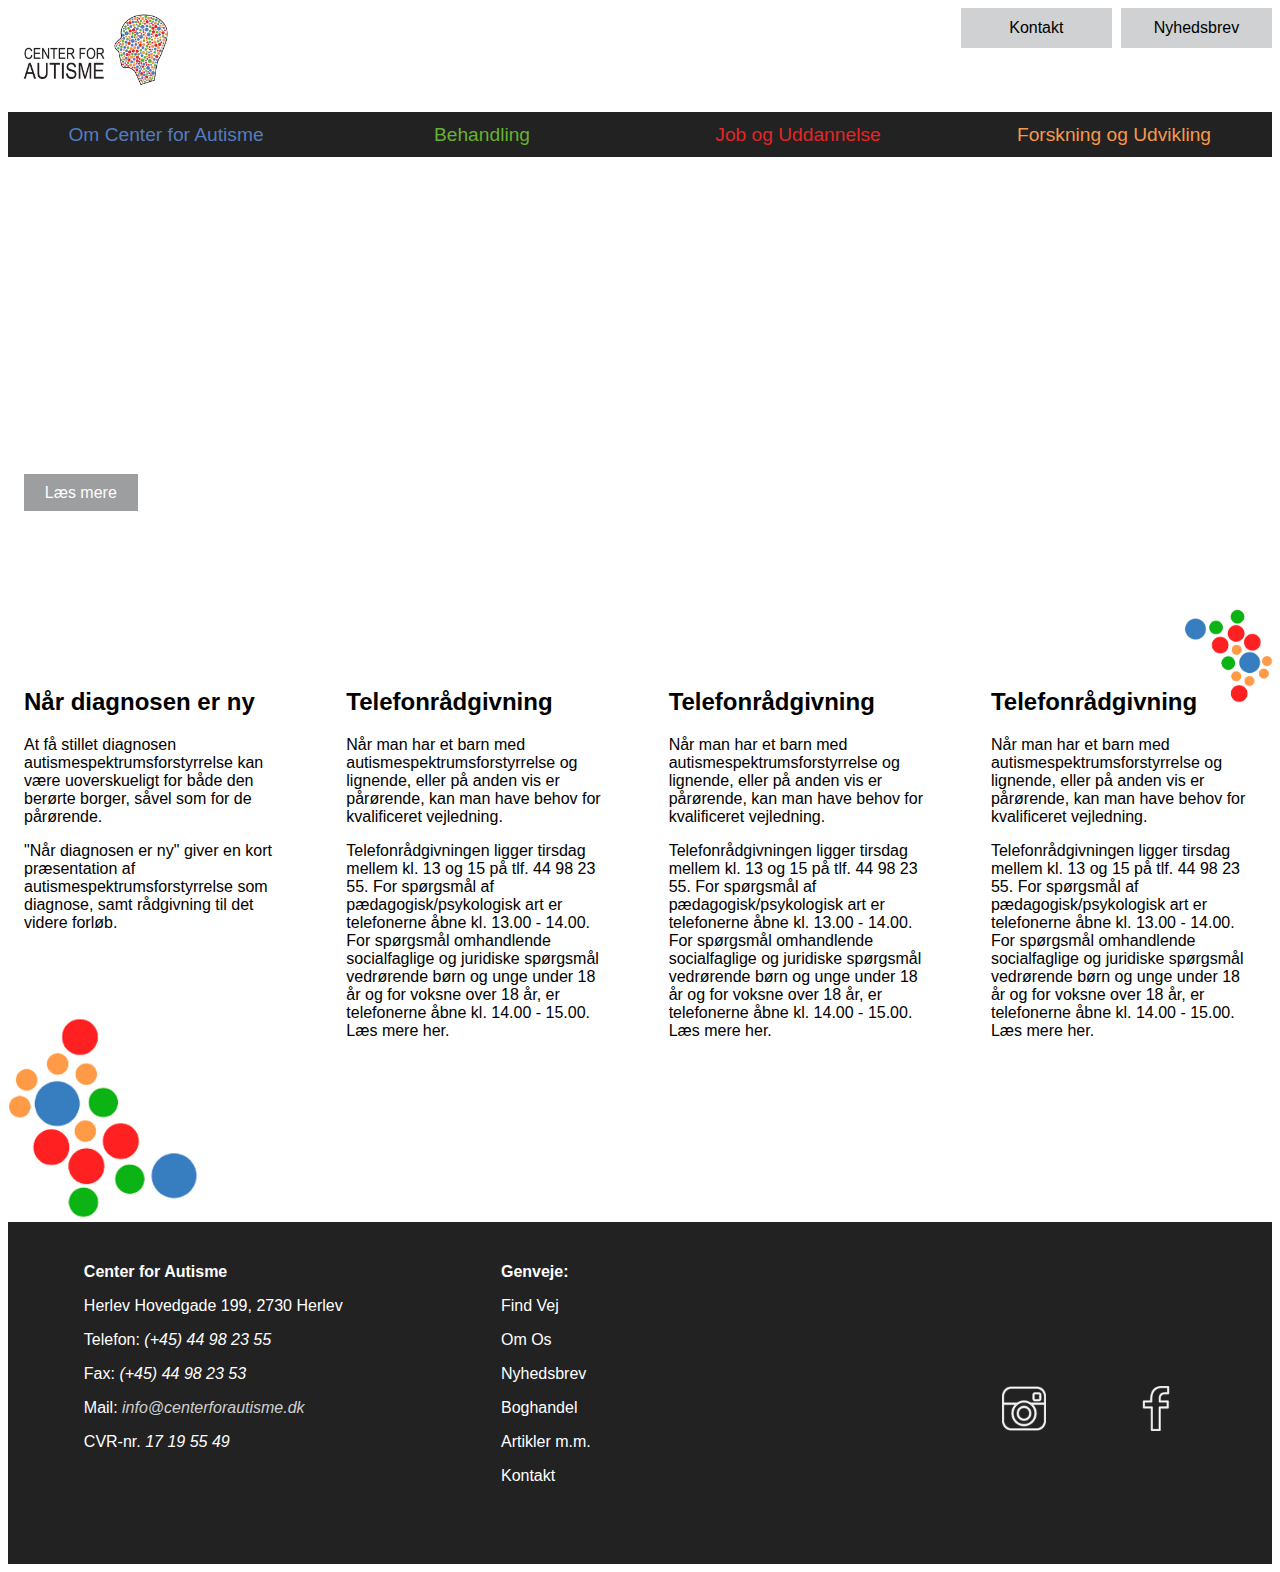
==== index.html @ 8372e260 "Setup of website" ====
<!doctype html>
<html lang="DA">
	<head>
		<meta charset="utf-8">
		<meta name="robots" content="noindex, nofollow">
		<meta name="viewport" content="width=device-width, initial-scale=1">
		<title>Center for Autisme</title>
		<link rel="stylesheet" href="css/main.css">
	</head>

	<body>
		<div id="wrapper">
			<header>
				<section id="burger">
					<img src="img/burger.png" alt="Mobil Menu">
				</section>
				<section id="top">
					<a href="index.html"><img src="img/CenterForAutisme_logo.png" alt="Center for Autisme"></a>
					<ul>
						<li><a href="kontakt.html">Kontakt</a></li>
						<li><a href="nyhed.html">Nyhedsbrev</a></li>
					</ul>
				</section>
				<nav>
					<ul>
						<li><a id="nav1" href="#">Om Center for Autisme</a></li>
						<li><a id="nav2" href="#">Behandling</a></li>
						<li><a id="nav3" href="#">Job og Uddannelse</a></li>
						<li><a id="nav4" href="#">Forskning og Udvikling</a></li>
					</ul>
				</nav>
			</header>
			
			<main>
<!-- Front -->
				<section id="container">
					<article id="front">
						<h2>Når diagnosen er ny</h2>
						<p>At få stillet diagnosen autismespektrumsforstyrrelse kan være uoverskueligt for både den berørte borger, såvel som for de pårørende.</p>
						<a href="#" class="btn">Læs mere</a>
					</article>
				</section>
				
				<section class="b1">
					<img src="img/farvedecirkler2.png" alt="test">
				</section>
				
<!-- Text Section -->
				<section class="text1">
					<article>
						<h2>Når diagnosen er ny</h2>
						<p>At få stillet diagnosen autismespektrumsforstyrrelse kan være uoverskueligt for både den berørte borger, såvel som for de pårørende.</p>
						<p>"Når diagnosen er ny" giver en kort præsentation af autismespektrumsforstyrrelse som diagnose, samt rådgivning til det videre forløb.</p>
					</article>
					<article>
						<h2>Telefonrådgivning</h2>
						<p>Når man har et barn med autismespektrumsforstyrrelse og lignende, eller på anden vis er pårørende, kan man have behov for kvalificeret vejledning.</p>
						<p>Telefonrådgivningen ligger tirsdag mellem kl. 13 og 15 på tlf. 44 98 23 55. For spørgsmål af pædagogisk/psykologisk art er telefonerne åbne kl. 13.00 - 14.00. For spørgsmål omhandlende socialfaglige og juridiske spørgsmål vedrørende børn og unge under 18 år og for voksne over 18 år, er telefonerne åbne kl. 14.00 - 15.00. Læs mere her.</p>
					</article>
					<article>
						<h2>Telefonrådgivning</h2>
						<p>Når man har et barn med autismespektrumsforstyrrelse og lignende, eller på anden vis er pårørende, kan man have behov for kvalificeret vejledning.</p>
						<p>Telefonrådgivningen ligger tirsdag mellem kl. 13 og 15 på tlf. 44 98 23 55. For spørgsmål af pædagogisk/psykologisk art er telefonerne åbne kl. 13.00 - 14.00. For spørgsmål omhandlende socialfaglige og juridiske spørgsmål vedrørende børn og unge under 18 år og for voksne over 18 år, er telefonerne åbne kl. 14.00 - 15.00. Læs mere her.</p>
					</article>
					<article>
						<h2>Telefonrådgivning</h2>
						<p>Når man har et barn med autismespektrumsforstyrrelse og lignende, eller på anden vis er pårørende, kan man have behov for kvalificeret vejledning.</p>
						<p>Telefonrådgivningen ligger tirsdag mellem kl. 13 og 15 på tlf. 44 98 23 55. For spørgsmål af pædagogisk/psykologisk art er telefonerne åbne kl. 13.00 - 14.00. For spørgsmål omhandlende socialfaglige og juridiske spørgsmål vedrørende børn og unge under 18 år og for voksne over 18 år, er telefonerne åbne kl. 14.00 - 15.00. Læs mere her.</p>
					</article>
				</section>
				
				<section class="b2">
					<img src="img/farvedecirkler2.png" alt="test">
				</section>
				
<!-- Footer -->
				<footer>
					<article id="footbox">
						<section>
							<p><strong>Center for Autisme</strong></p>
							<p>Herlev Hovedgade 199, 2730 Herlev</p>
							<p>Telefon: <em>(+45) 44 98 23 55</em></p>
							<p>Fax: <em>(+45) 44 98 23 53</em></p>
							<p class="mail">Mail: <a href="#"><em>info@centerforautisme.dk</em></a></p>
							<p>CVR-nr. <em>17 19 55 49</em></p>
						</section>
						<section>
							<p><strong>Genveje:</strong></p>
							<p>Find Vej</p>
							<p>Om Os</p>
							<p>Nyhedsbrev</p>
							<p>Boghandel</p>
							<p>Artikler m.m.</p>
							<p>Kontakt</p>
						</section>
					</article>
					<article>
						<a href="#"><img src="img/some3.png" alt="Social Media Link"></a>
						<a href="#"><img src="img/some4.png" alt="Social Media Link"></a>
					</article>
				</footer>
			</main>
			
		</div>
		<script
  src="https://code.jquery.com/jquery-3.4.1.min.js"
  integrity="sha256-CSXorXvZcTkaix6Yvo6HppcZGetbYMGWSFlBw8HfCJo="
  crossorigin="anonymous"></script>
		<script src="js/main.js"></script>
	</body>
</html>
---- css/main.css ----
@charset "utf-8";
/* CSS Document */

/* CSS Variables */
:root {
	--white: #fff;
	--light: #CFD1D2;
	--dark: #9C9E9F;
	--black: #000;
	--blue: #547DBD;
	--red: #E32626;
	--green: #66B230;
	--orange: #F5994A;
	--shadow: 0 1px 5px rgba(104, 104, 104, 0.8);
	}

html {
	font-family: Arial, "sans-serif";
}

li a {
	text-decoration: none;
	cursor: pointer;
}

.btn {
  background: var(--dark);
  color: var(--white);
  padding: 0.6rem 1.3rem;
  text-decoration: none;
  border: 0;
}

.btn:hover {
	background-color: red;
}

.b1 {
	text-align: right;
}

.b1 img {
	width: 7%;
	transform: rotate(180deg);
	margin-bottom: -5%;
}

.b2 {
	text-align: left;
}

.b2 img {
	width: 15%;
	margin-top: -5%;
}

/* ----- MOBIL ----- */

/* Burger Menu */
#burger {
	z-index: 5;
	text-align: right;
	position: absolute;
	top: 2vh;
	right: 0;
	padding: 3%;
	cursor: pointer;
}
#burger img {
	width: 10vw;
	height: auto;
}

/* Top */
#top {
	display: grid;
	grid-template-columns: 1fr 2fr;
	margin-bottom: 2vh;
}

#top img {
	width: 100%;
	height: auto;
	margin-left: 0;
}

#top ul {
	display: none;
	grid-template-columns: 1fr 1fr;
	list-style: none;
	background-color: var(--light);
	padding: 0;
	margin: 0 0 20%;
}

#top li a {
	text-decoration: none;
	color: var(--black);
	display: block;
	text-align: left;
	padding: 0.7rem 0;
	border-left: 1vh solid white;
}

#top li a:hover {
	background-color: var(--dark);
	color: var(--white);
}

/*#top li a.active {
	color: var(--dark);
	background-color: var(--sand);
	text-decoration: underline;
}

#top li a.active:hover {
	text-decoration: underline;
}*/

/* Navigation */
nav ul {
	display: none;
	grid-template-columns: 1fr;
	list-style-type: none;
	background-color: #222222;
	font-size: 1.2rem;
	padding: 0;
	margin: 0;
}

nav li {
	border-bottom: 1px solid black;
}

nav li a {
	text-decoration: none;
	color: var(--black);
	display: block;
	text-align: center;
	padding: 0.7rem 0;
}

/*nav li a:hover {
	color: var(--black);
}*/

#nav1 {
	color: var(--blue);
}

#nav2 {
	color: var(--green);
}

#nav3 {
	color: var(--red);
}

#nav4 {
	color: var(--orange);
}

#nav1:hover {
	color: var(--white);
	background-color: var(--blue);
}

#nav2:hover {
	color: var(--white);
	background-color: var(--green);
}

#nav3:hover {
	color: var(--white);
	background-color: var(--red);
}

#nav4:hover {
	color: var(--white);
	background-color: var(--orange);
}

/*nav li a.active {
	color: var(--black);
	background-color: var(--sand);
	text-decoration: underline;
}

nav li a.active:hover {
	text-decoration: underline;
}*/

/* Main */
/* Container */
#container {
	display: grid;
	margin: 0;
	padding: 1vh 0;
	grid-template-columns: 1fr;
}

/* Front */
#front {
	background: url(https://image.ibb.co/kYJK8x/showcase.jpg);
	background-size: cover;
	background-position: center;
	padding: 7% 1rem;
	display: flex;
	flex-direction: column;
	align-items: start;
	justify-content: center;
}

#front h2 {
	font-size: 4rem;
	margin-bottom: 0;
	color: var(--white);
}

#front p {
	font-size: 1.3rem;
	margin-top: 0;
	margin-right: 50%;
	color: var(--white);
}

/* Text */
.text1 {
	display: grid;
	grid-template-columns: 1fr;
	grid-gap: 2%;
	margin: 1vh 2vh 5vh;
	padding-bottom: 20%;
}

.text1 img {
	display: none;
}

/* Text 2 */
.text2 {
	display: grid;
	grid-template-columns: 1fr;
	grid-gap: 2%;
	margin: 1vh 2vh 5vh;
	padding-bottom: 20%;
}

.text2 img {
	
}

/* Footer */
footer {
	background-color: #222222;
	color: var(--white);
	text-align: center;
	padding: 1% 10% 20%;
	display: grid;
	grid-template-columns: 1fr;
}

#footbox {
	display: grid;
	grid-template-columns: 1fr;
	grid-gap: 5%;
	font-size: 1rem;
}

footer p em {
	cursor: pointer;
}

footer p em:hover {
	text-decoration: underline;
}

footer img {
	width: 15%;
	height: auto;
	margin: 30% 17% 20%;
}

.mail a:link {
	color: var(--light);
	text-decoration: none;
}

.mail a:visited {
	color: #EEEEEE;
}

.mail a:hover {
	color: var(--light);
	text-decoration: underline;
}

.mail a:active {
	color: var(--light);
}


/* ----- DESKTOP ----- */
@media screen and (min-device-width : 980px) and (max-device-width : 2000px) {
	
	/* Burger Menu */
	#burger {
		display: none;
	}
	
	/* Top */
	#top {
		grid-gap: 62%;
		margin-bottom: 0;
	}
	
	#top img {
		margin-left: 0.5rem;
	}
	
	#top ul {
		display: grid;
	}
	
	#top li a {
		text-align: center;
	}
	
	/* Navigation */
	nav ul {
		display: grid;
		grid-template-columns: repeat(4, 1fr);
	}
	
	nav li {
		border-bottom: none;
	}
	
	/* Main */
	/* Container */
	#container {
		display: grid;
		grid-template-columns: 1fr;
	}
	
	.text1 {
		grid-template-columns: repeat(4, 1fr);
		grid-gap: 2%;
		padding: 0;
		margin: 1vh 0;
	}
	
	.text1 article {
		padding: 1rem;
	}
	
	.text1 img {
		display: block;
		width: 80%;
		height: auto;
		margin-top: 25%;
	}
	
	.text2 {
		grid-template-columns: repeat(2, 1fr);
		grid-gap: 4%;
		padding: 0;
		margin: 1vh 0;
	}
	
	.text2 img {
		width: 100%;
		height: auto;
	}
	
	/* Top Box */
	.top-box {
		display: grid;
	}
	
	/* Footer */
	footer {
		grid-template-columns: 3fr 1fr;
		text-align: left;
		padding: 2% 6% 5%;
	}
	
	#footbox {
		grid-template-columns: 1fr 1fr;
		font-size: 1rem;
		grid-gap: 0;
	}
	
	footer img {
		margin: 50% 0 0 30%;
		width: 16%;
		height: auto;
		justify-content: right;
	}
}
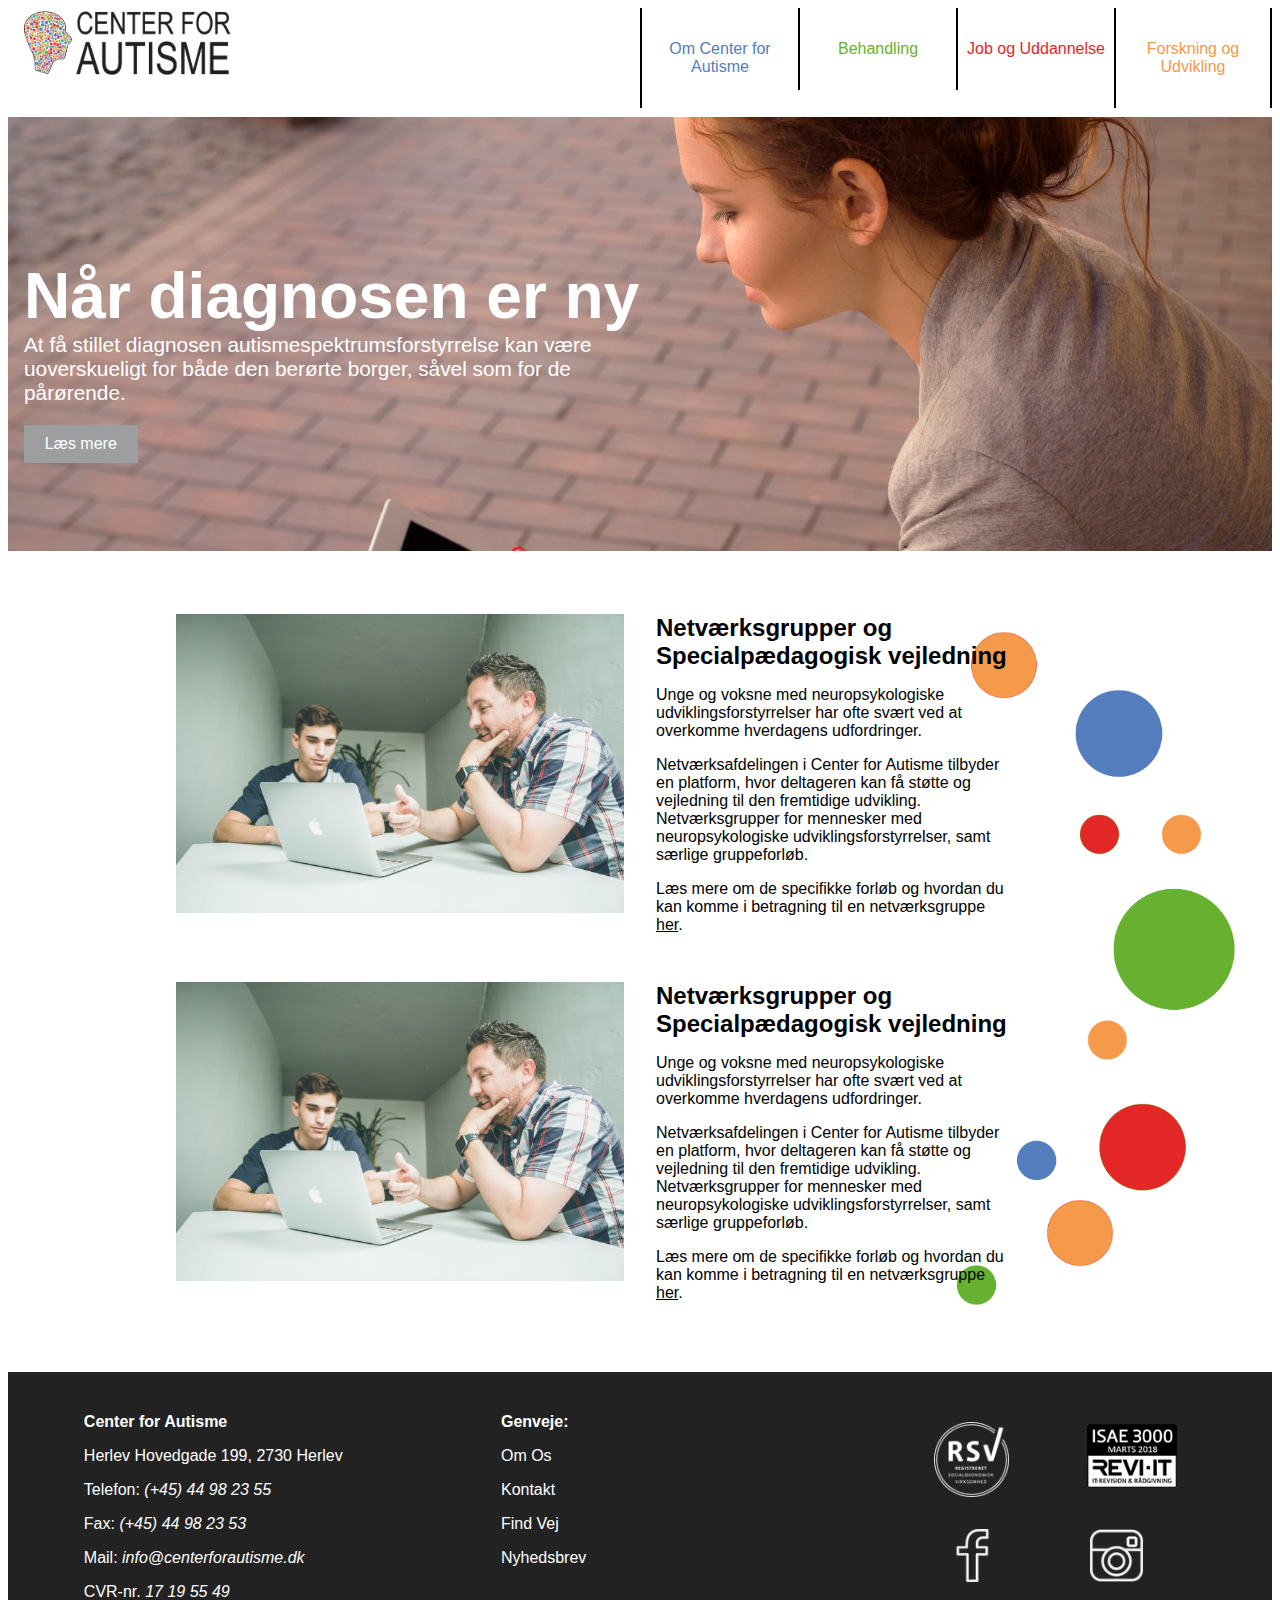
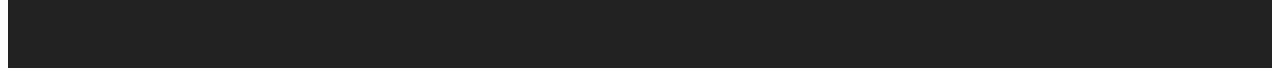
==== commit b2ea7e3f: "Website setup" ====
--- a/index.html
+++ b/index.html
@@ -15,20 +15,68 @@
 					<img src="img/burger.png" alt="Mobil Menu">
 				</section>
 				<section id="top">
-					<a href="index.html"><img src="img/CenterForAutisme_logo.png" alt="Center for Autisme"></a>
+					<a href="index.html"><img src="img/logo.png" alt="Center for Autisme"></a>
 					<ul>
-						<li><a href="kontakt.html">Kontakt</a></li>
-						<li><a href="nyhed.html">Nyhedsbrev</a></li>
+						<li><a class="nav1" href="#">Om Center for Autisme</a></li>
+						<li><a class="nav2" href="#">Behandling</a></li>
+						<li><a class="nav3" href="#">Job og Uddannelse</a></li>
+						<li><a class="nav4" href="#">Forskning og Udvikling</a></li>
 					</ul>
 				</section>
 				<nav>
 					<ul>
-						<li><a id="nav1" href="#">Om Center for Autisme</a></li>
-						<li><a id="nav2" href="#">Behandling</a></li>
-						<li><a id="nav3" href="#">Job og Uddannelse</a></li>
-						<li><a id="nav4" href="#">Forskning og Udvikling</a></li>
+						<li><a class="nav1" href="#">Om Center for Autisme</a></li>
+						<li><a class="nav2" href="#">Behandling</a></li>
+						<li><a class="nav3" href="#">Job og Uddannelse</a></li>
+						<li><a class="nav4" href="#">Forskning og Udvikling</a></li>
 					</ul>
 				</nav>
+				
+<!-- Navigation Menu -->
+			  <!-- <section>
+					<div id="menu1">
+						<ul>
+							<li><a id="menu1.1" href="#">Menu1</a></li>
+							<li><a id="menu1.2" href="#">Menu2</a></li>
+							<li><a id="menu1.3" href="#">Menu3</a></li>
+							<li><a id="menu1.4" href="#">Menu4</a></li>
+						</ul>
+					</div>
+				</section>
+				
+			  <section>
+					<div id="menu2">
+						<ul>
+							<li><a id="menu2.1" href="#">Menu1</a></li>
+							<li><a id="menu2.2" href="#">Menu2</a></li>
+							<li><a id="menu2.3" href="#">Menu3</a></li>
+							<li><a id="menu2.4" href="#">Menu4</a></li>
+						</ul>
+					</div>
+				</section>
+				
+			  <section>
+					<div id="menu3">
+						<ul>
+							<li><a id="menu3.1" href="#">Menu1</a></li>
+							<li><a id="menu3.2" href="#">Menu2</a></li>
+							<li><a id="menu3.3" href="#">Menu3</a></li>
+							<li><a id="menu3.4" href="#">Menu4</a></li>
+						</ul>
+					</div>
+				</section>
+				
+			  <section>
+					<div id="menu4">
+						<ul>
+							<li><a id="menu4.1" href="#">Menu1</a></li>
+							<li><a id="menu4.2" href="#">Menu2</a></li>
+							<li><a id="menu4.3" href="#">Menu3</a></li>
+							<li><a id="menu4.4" href="#">Menu4</a></li>
+						</ul>
+					</div>
+				</section> -->
+				
 			</header>
 			
 			<main>
@@ -41,37 +89,39 @@
 					</article>
 				</section>
 				
-				<section class="b1">
-					<img src="img/farvedecirkler2.png" alt="test">
-				</section>
+				<!-- <section class="b1">
+					<img src="img/smile.png" alt="test">
+				</section> -->
 				
 <!-- Text Section -->
-				<section class="text1">
-					<article>
-						<h2>Når diagnosen er ny</h2>
-						<p>At få stillet diagnosen autismespektrumsforstyrrelse kan være uoverskueligt for både den berørte borger, såvel som for de pårørende.</p>
-						<p>"Når diagnosen er ny" giver en kort præsentation af autismespektrumsforstyrrelse som diagnose, samt rådgivning til det videre forløb.</p>
-					</article>
-					<article>
-						<h2>Telefonrådgivning</h2>
-						<p>Når man har et barn med autismespektrumsforstyrrelse og lignende, eller på anden vis er pårørende, kan man have behov for kvalificeret vejledning.</p>
-						<p>Telefonrådgivningen ligger tirsdag mellem kl. 13 og 15 på tlf. 44 98 23 55. For spørgsmål af pædagogisk/psykologisk art er telefonerne åbne kl. 13.00 - 14.00. For spørgsmål omhandlende socialfaglige og juridiske spørgsmål vedrørende børn og unge under 18 år og for voksne over 18 år, er telefonerne åbne kl. 14.00 - 15.00. Læs mere her.</p>
-					</article>
-					<article>
-						<h2>Telefonrådgivning</h2>
-						<p>Når man har et barn med autismespektrumsforstyrrelse og lignende, eller på anden vis er pårørende, kan man have behov for kvalificeret vejledning.</p>
-						<p>Telefonrådgivningen ligger tirsdag mellem kl. 13 og 15 på tlf. 44 98 23 55. For spørgsmål af pædagogisk/psykologisk art er telefonerne åbne kl. 13.00 - 14.00. For spørgsmål omhandlende socialfaglige og juridiske spørgsmål vedrørende børn og unge under 18 år og for voksne over 18 år, er telefonerne åbne kl. 14.00 - 15.00. Læs mere her.</p>
-					</article>
-					<article>
-						<h2>Telefonrådgivning</h2>
-						<p>Når man har et barn med autismespektrumsforstyrrelse og lignende, eller på anden vis er pårørende, kan man have behov for kvalificeret vejledning.</p>
-						<p>Telefonrådgivningen ligger tirsdag mellem kl. 13 og 15 på tlf. 44 98 23 55. For spørgsmål af pædagogisk/psykologisk art er telefonerne åbne kl. 13.00 - 14.00. For spørgsmål omhandlende socialfaglige og juridiske spørgsmål vedrørende børn og unge under 18 år og for voksne over 18 år, er telefonerne åbne kl. 14.00 - 15.00. Læs mere her.</p>
-					</article>
-				</section>
+				<article id="frontwrapper">
+					<section class="text1">
+						<article>
+							<img src="img/test.jpg" alt="test">
+						</article>
+						<article>
+							<h2>Netværksgrupper og Specialpædagogisk vejledning</h2>
+							<p>Unge og voksne med neuropsykologiske udviklingsforstyrrelser har ofte svært ved at overkomme hverdagens udfordringer.</p>
+							<p>Netværksafdelingen i Center for Autisme tilbyder en platform, hvor deltageren kan få støtte og vejledning til den fremtidige udvikling. Netværksgrupper for mennesker med neuropsykologiske udviklingsforstyrrelser, samt særlige gruppeforløb.</p>
+							<p>Læs mere om de specifikke forløb og hvordan du kan komme i betragning til en netværksgruppe <a href="#">her</a>.</p>
+						</article>
+					</section>
+					<section class="text1">
+						<article>
+							<img src="img/test.jpg" alt="test">
+						</article>
+						<article>
+							<h2>Netværksgrupper og Specialpædagogisk vejledning</h2>
+							<p>Unge og voksne med neuropsykologiske udviklingsforstyrrelser har ofte svært ved at overkomme hverdagens udfordringer.</p>
+							<p>Netværksafdelingen i Center for Autisme tilbyder en platform, hvor deltageren kan få støtte og vejledning til den fremtidige udvikling. Netværksgrupper for mennesker med neuropsykologiske udviklingsforstyrrelser, samt særlige gruppeforløb.</p>
+							<p>Læs mere om de specifikke forløb og hvordan du kan komme i betragning til en netværksgruppe <a href="#">her</a>.</p>
+						</article>
+					</section>				
+				</article>
 				
-				<section class="b2">
-					<img src="img/farvedecirkler2.png" alt="test">
-				</section>
+				<!-- <section class="b2">
+					<img src="img/smile2.png" alt="test">
+				</section> -->
 				
 <!-- Footer -->
 				<footer>
@@ -84,19 +134,23 @@
 							<p class="mail">Mail: <a href="#"><em>info@centerforautisme.dk</em></a></p>
 							<p>CVR-nr. <em>17 19 55 49</em></p>
 						</section>
-						<section>
+						<section id="genvej">
 							<p><strong>Genveje:</strong></p>
-							<p>Find Vej</p>
-							<p>Om Os</p>
-							<p>Nyhedsbrev</p>
-							<p>Boghandel</p>
-							<p>Artikler m.m.</p>
-							<p>Kontakt</p>
+							<p><a href="#">Om Os</a></p>
+							<p><a href="#">Kontakt</a></p>
+							<p><a href="#">Find Vej</a></p>
+							<p><a href="#">Nyhedsbrev</a></p>
 						</section>
 					</article>
-					<article>
-						<a href="#"><img src="img/some3.png" alt="Social Media Link"></a>
-						<a href="#"><img src="img/some4.png" alt="Social Media Link"></a>
+					<article id="footbox2">
+						<section id="footsec1">
+							<a href="#"><img src="img/rsv-rgb-png-hvid.png" alt="Social Media Link"></a>
+							<a href="#"><img src="img/revi-it.png" alt="Social Media Link"></a>
+						</section>
+						<section id="footsec2">
+							<a href="#"><img src="img/some4.png" alt="Social Media Link"></a>
+							<a href="#"><img src="img/some3.png" alt="Social Media Link"></a>
+						</section>
 					</article>
 				</footer>
 			</main>
--- a/css/main.css
+++ b/css/main.css
@@ -23,6 +23,10 @@
 	cursor: pointer;
 }
 
+a {
+	color: var(--black);
+}
+
 .btn {
   background: var(--dark);
   color: var(--white);
@@ -40,18 +44,18 @@
 }
 
 .b1 img {
-	width: 7%;
-	transform: rotate(180deg);
-	margin-bottom: -5%;
+	width: auto;
+	height: 300%;
 }
 
 .b2 {
 	text-align: left;
+	display: none;
 }
 
 .b2 img {
-	width: 15%;
-	margin-top: -5%;
+	width: 25%;
+	margin-top: -8%;
 }
 
 /* ----- MOBIL ----- */
@@ -61,13 +65,13 @@
 	z-index: 5;
 	text-align: right;
 	position: absolute;
-	top: 2vh;
+	top: 0vh;
 	right: 0;
 	padding: 3%;
 	cursor: pointer;
 }
 #burger img {
-	width: 10vw;
+	width: 11vw;
 	height: auto;
 }
 
@@ -86,43 +90,27 @@
 
 #top ul {
 	display: none;
-	grid-template-columns: 1fr 1fr;
+	grid-template-columns: repeat(4, 1fr);
 	list-style: none;
-	background-color: var(--light);
 	padding: 0;
-	margin: 0 0 20%;
+	margin: 0 0 0%;
+	font-size: 1rem;
 }
 
 #top li a {
 	text-decoration: none;
-	color: var(--black);
 	display: block;
 	text-align: left;
-	padding: 0.7rem 0;
-	border-left: 1vh solid white;
-}
-
-#top li a:hover {
-	background-color: var(--dark);
-	color: var(--white);
-}
-
-/*#top li a.active {
-	color: var(--dark);
-	background-color: var(--sand);
-	text-decoration: underline;
-}
-
-#top li a.active:hover {
-	text-decoration: underline;
-}*/
+	padding: 2rem 0;
+	border-left: 2px solid black;
+}
 
 /* Navigation */
 nav ul {
 	display: none;
 	grid-template-columns: 1fr;
 	list-style-type: none;
-	background-color: #222222;
+	background-color: var(--white);
 	font-size: 1.2rem;
 	padding: 0;
 	margin: 0;
@@ -144,51 +132,68 @@
 	color: var(--black);
 }*/
 
-#nav1 {
+.nav1 {
 	color: var(--blue);
 }
 
-#nav2 {
+.nav2 {
 	color: var(--green);
 }
 
-#nav3 {
+.nav3 {
 	color: var(--red);
 }
 
-#nav4 {
+.nav4 {
 	color: var(--orange);
-}
-
-#nav1:hover {
+	border-right: none;
+}
+
+.nav1:hover {
 	color: var(--white);
 	background-color: var(--blue);
 }
 
-#nav2:hover {
+.nav2:hover {
 	color: var(--white);
 	background-color: var(--green);
 }
 
-#nav3:hover {
+.nav3:hover {
 	color: var(--white);
 	background-color: var(--red);
 }
 
-#nav4:hover {
+.nav4:hover {
 	color: var(--white);
 	background-color: var(--orange);
 }
 
-/*nav li a.active {
+/* Navigation Menu */
+#menu1, #menu2, #menu3, #menu4 {
+	display: none;
+}
+
+#menu1 ul, #menu2 ul, #menu3 ul, #menu4 ul {
+	display: grid;
+	grid-template-columns: repeat(4, 1fr);
+	list-style-type: none;
+	font-size: 1rem;
+	padding: 0.5rem;
+	margin: 0;
+}
+
+#menu1 ul li a, #menu2 ul li a, #menu3 ul li a, #menu4 ul li a {
+	text-decoration: none;
 	color: var(--black);
-	background-color: var(--sand);
-	text-decoration: underline;
-}
-
-nav li a.active:hover {
-	text-decoration: underline;
-}*/
+	display: block;
+	text-align: center;
+	padding: 0.7rem 0;
+}
+
+#menu1 li a:hover, #menu2 li a:hover, #menu3 li a:hover, #menu4 li a:hover {
+	color: var(--white);
+}
 
 /* Main */
 /* Container */
@@ -201,7 +206,7 @@
 
 /* Front */
 #front {
-	background: url(https://image.ibb.co/kYJK8x/showcase.jpg);
+	background: url(..//img/front.jpg);
 	background-size: cover;
 	background-position: center;
 	padding: 7% 1rem;
@@ -224,8 +229,26 @@
 	color: var(--white);
 }
 
+/* Front Wrapper */
+#frontwrapper {
+	margin: 15% 0
+}
+
 /* Text */
 .text1 {
+	display: grid;
+	grid-template-columns: 1fr;
+	grid-gap: 0;
+	margin: 5% 0;
+}
+
+.text1 img {
+	width: 100%;
+	height: auto;
+}
+
+/* Text 2 */
+.text2 {
 	display: grid;
 	grid-template-columns: 1fr;
 	grid-gap: 2%;
@@ -233,21 +256,9 @@
 	padding-bottom: 20%;
 }
 
-.text1 img {
-	display: none;
-}
-
-/* Text 2 */
-.text2 {
-	display: grid;
-	grid-template-columns: 1fr;
-	grid-gap: 2%;
-	margin: 1vh 2vh 5vh;
-	padding-bottom: 20%;
-}
-
 .text2 img {
-	
+	width: 100%;
+	height: auto;
 }
 
 /* Footer */
@@ -267,6 +278,52 @@
 	font-size: 1rem;
 }
 
+#genvej a:link {
+	color: var(--white);
+	text-decoration: none;
+}
+
+#genvej a:hover {
+	text-decoration: underline;
+}
+
+#genvej a:active {
+	color: var(--white);
+}
+
+#genvej a:visited {
+	color: var(--white);
+}
+
+#footbox2 {
+	display: grid;
+	grid-template-columns: 1fr;
+	margin: 5% 0;
+}
+	
+#footsec1 {
+	display: grid;
+	grid-template-columns: 1fr 1.2fr;
+	grid-gap: 15%;
+}	
+
+#footsec2 {
+	display: grid;
+	grid-template-columns: 1fr 1fr;
+	grid-gap: 30%;
+}
+
+#footsec1 img {
+	width: 60%;
+	height: auto;
+}
+
+#footsec2 img {
+	width: 50%;
+	height: auto;
+	margin: 0;
+}
+
 footer p em {
 	cursor: pointer;
 }
@@ -276,32 +333,43 @@
 }
 
 footer img {
-	width: 15%;
-	height: auto;
-	margin: 30% 17% 20%;
+	margin: 30% 25%;
 }
 
 .mail a:link {
-	color: var(--light);
+	color: var(--white);
 	text-decoration: none;
 }
 
+.mail a:hover {
+	text-decoration: underline;
+}
+
+.mail a:active {
+	color: var(--white);
+}
+
 .mail a:visited {
-	color: #EEEEEE;
-}
-
-.mail a:hover {
-	color: var(--light);
-	text-decoration: underline;
-}
-
-.mail a:active {
-	color: var(--light);
+	color: var(--white);
 }
 
 
 /* ----- DESKTOP ----- */
 @media screen and (min-device-width : 980px) and (max-device-width : 2000px) {
+	
+	.b1 img {
+		width: 8%;
+		margin-bottom: -6%;
+	}
+	
+	.b2 {
+		display: block;
+	}
+
+	.b2 img {
+		width: 15%;
+		margin-top: -2%;
+	}
 	
 	/* Burger Menu */
 	#burger {
@@ -310,12 +378,14 @@
 	
 	/* Top */
 	#top {
-		grid-gap: 62%;
+		grid-gap: 25%;
 		margin-bottom: 0;
 	}
 	
 	#top img {
 		margin-left: 0.5rem;
+		width: 70%;
+		/*border-right: 2px solid black;*/
 	}
 	
 	#top ul {
@@ -327,6 +397,9 @@
 	}
 	
 	/* Navigation */
+	nav {
+		display: none;
+	}
 	nav ul {
 		display: grid;
 		grid-template-columns: repeat(4, 1fr);
@@ -334,6 +407,36 @@
 	
 	nav li {
 		border-bottom: none;
+	}
+	
+	.nav4 {
+		color: var(--orange);
+		border-right: 2px solid black;
+	}
+	
+	/* Navigation Menu */
+	#menu1 ul {
+		display: grid;
+		grid-template-columns: repeat(4, 1fr);
+		background-color: var(--blue);
+	}
+	
+	#menu2 ul {
+		display: grid;
+		grid-template-columns: repeat(4, 1fr);
+		background-color: var(--green);
+	}
+	
+	#menu3 ul {
+		display: grid;
+		grid-template-columns: repeat(4, 1fr);
+		background-color: var(--red);
+	}
+	
+	#menu4 ul {
+		display: grid;
+		grid-template-columns: repeat(4, 1fr);
+		background-color: var(--orange);
 	}
 	
 	/* Main */
@@ -343,22 +446,29 @@
 		grid-template-columns: 1fr;
 	}
 	
+	#frontwrapper {
+		background-image: url(..//img/smile.png);
+		background-repeat: no-repeat;
+		background-position: right;
+		background-size: contain;
+		margin: 3% 0;
+	}
+	
 	.text1 {
-		grid-template-columns: repeat(4, 1fr);
-		grid-gap: 2%;
-		padding: 0;
-		margin: 1vh 0;
+		grid-template-columns: 1fr 1fr;
+		margin: 0 12%;
 	}
 	
 	.text1 article {
 		padding: 1rem;
 	}
 	
-	.text1 img {
-		display: block;
-		width: 80%;
-		height: auto;
-		margin-top: 25%;
+	.text1 h2 {
+		margin: 0;
+	}
+	
+	.text1 h2, .text1 p {
+		padding-right: 20%;
 	}
 	
 	.text2 {
@@ -382,7 +492,7 @@
 	footer {
 		grid-template-columns: 3fr 1fr;
 		text-align: left;
-		padding: 2% 6% 5%;
+		padding: 2% 6% 4%;
 	}
 	
 	#footbox {
@@ -391,11 +501,38 @@
 		grid-gap: 0;
 	}
 	
+	#footbox2 {
+		display: grid;
+		grid-template-columns: 1fr;
+	}
+	
+	#footsec1 {
+		display: grid;
+		grid-template-columns: 1fr 1.2fr;
+		grid-gap: 15%;
+	}
+	
+	#footsec2 {
+		display: grid;
+		grid-template-columns: 1fr 1fr;
+		grid-gap: 15%;	
+		margin-left: 10%;
+	}
+	
+	#footsec1 img {
+		width: 70%;
+		height: auto;
+	}
+	
+	#footsec2 img {
+		width: 50%;
+		height: auto;
+		margin: 0;
+	}
+	
 	footer img {
-		margin: 50% 0 0 30%;
-		width: 16%;
-		height: auto;
-		justify-content: right;
-	}
-}
-
+		margin: 10% 15%;
+	}
+	
+}
+
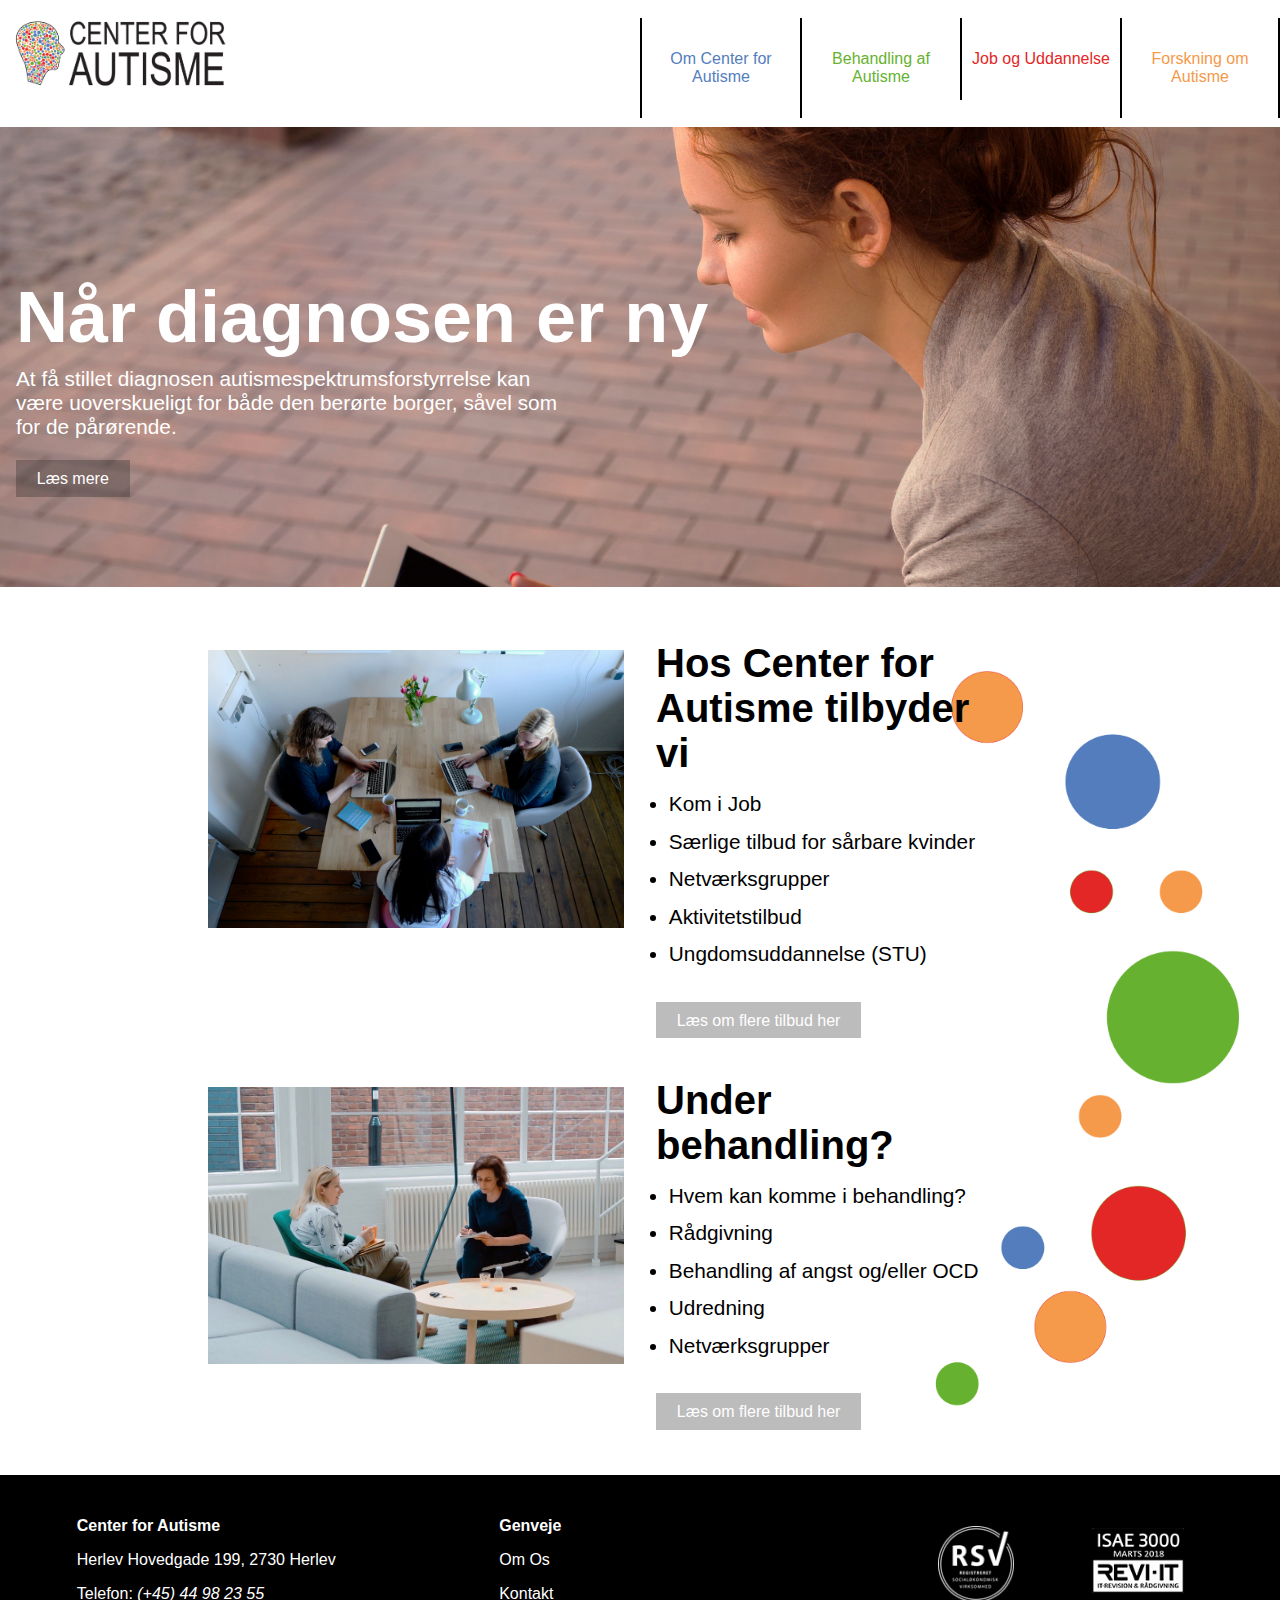
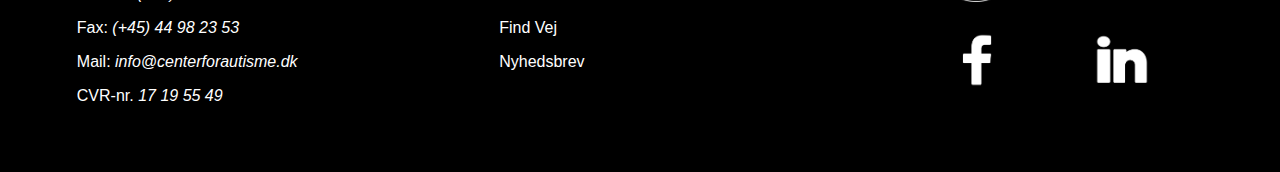
==== commit 277e8d70: "General styling and setup" ====
--- a/index.html
+++ b/index.html
@@ -17,66 +17,20 @@
 				<section id="top">
 					<a href="index.html"><img src="img/logo.png" alt="Center for Autisme"></a>
 					<ul>
-						<li><a class="nav1" href="#">Om Center for Autisme</a></li>
-						<li><a class="nav2" href="#">Behandling</a></li>
-						<li><a class="nav3" href="#">Job og Uddannelse</a></li>
-						<li><a class="nav4" href="#">Forskning og Udvikling</a></li>
+						<li><a class="nav1" href="omos.html" title="Danny">Om Center for Autisme</a></li>
+						<li><a class="nav2" href="behandling.html">Behandling af Autisme</a></li>
+						<li><a class="nav3" href="job.html">Job og Uddannelse</a></li>
+						<li><a class="nav4" href="forskning.html">Forskning om Autisme</a></li>
 					</ul>
 				</section>
 				<nav>
 					<ul>
-						<li><a class="nav1" href="#">Om Center for Autisme</a></li>
-						<li><a class="nav2" href="#">Behandling</a></li>
-						<li><a class="nav3" href="#">Job og Uddannelse</a></li>
-						<li><a class="nav4" href="#">Forskning og Udvikling</a></li>
+						<li><a class="nav1" href="omos.html">Om Center for Autisme</a></li>
+						<li><a class="nav2" href="behandling.html">Behandling af Autisme</a></li>
+						<li><a class="nav3" href="job.html">Job og Uddannelse</a></li>
+						<li><a class="nav4" href="forskning.html">Forskning om Autisme</a></li>
 					</ul>
-				</nav>
-				
-<!-- Navigation Menu -->
-			  <!-- <section>
-					<div id="menu1">
-						<ul>
-							<li><a id="menu1.1" href="#">Menu1</a></li>
-							<li><a id="menu1.2" href="#">Menu2</a></li>
-							<li><a id="menu1.3" href="#">Menu3</a></li>
-							<li><a id="menu1.4" href="#">Menu4</a></li>
-						</ul>
-					</div>
-				</section>
-				
-			  <section>
-					<div id="menu2">
-						<ul>
-							<li><a id="menu2.1" href="#">Menu1</a></li>
-							<li><a id="menu2.2" href="#">Menu2</a></li>
-							<li><a id="menu2.3" href="#">Menu3</a></li>
-							<li><a id="menu2.4" href="#">Menu4</a></li>
-						</ul>
-					</div>
-				</section>
-				
-			  <section>
-					<div id="menu3">
-						<ul>
-							<li><a id="menu3.1" href="#">Menu1</a></li>
-							<li><a id="menu3.2" href="#">Menu2</a></li>
-							<li><a id="menu3.3" href="#">Menu3</a></li>
-							<li><a id="menu3.4" href="#">Menu4</a></li>
-						</ul>
-					</div>
-				</section>
-				
-			  <section>
-					<div id="menu4">
-						<ul>
-							<li><a id="menu4.1" href="#">Menu1</a></li>
-							<li><a id="menu4.2" href="#">Menu2</a></li>
-							<li><a id="menu4.3" href="#">Menu3</a></li>
-							<li><a id="menu4.4" href="#">Menu4</a></li>
-						</ul>
-					</div>
-				</section> -->
-				
+				</nav>			
 			</header>
 			
 			<main>
@@ -97,26 +51,36 @@
 				<article id="frontwrapper">
 					<section class="text1">
 						<article>
-							<img src="img/test.jpg" alt="test">
+							<img src="img/forside1.jpg" alt="test">
 						</article>
 						<article>
-							<h2>Netværksgrupper og Specialpædagogisk vejledning</h2>
-							<p>Unge og voksne med neuropsykologiske udviklingsforstyrrelser har ofte svært ved at overkomme hverdagens udfordringer.</p>
-							<p>Netværksafdelingen i Center for Autisme tilbyder en platform, hvor deltageren kan få støtte og vejledning til den fremtidige udvikling. Netværksgrupper for mennesker med neuropsykologiske udviklingsforstyrrelser, samt særlige gruppeforløb.</p>
-							<p>Læs mere om de specifikke forløb og hvordan du kan komme i betragning til en netværksgruppe <a href="#">her</a>.</p>
+							<h2>Hos Center for Autisme tilbyder vi</h2>
+							<ul>
+								<li><a href="#">Kom i Job</a></li>
+								<li><a href="#">Særlige tilbud for sårbare kvinder</a></li>
+								<li><a href="#">Netværksgrupper</a></li>
+								<li><a href="#">Aktivitetstilbud</a></li>
+								<li><a href="#">Ungdomsuddannelse (STU)</a></li>
+							</ul>
+							<a href="#" class="btn">Læs om flere tilbud her</a>
 						</article>
 					</section>
 					<section class="text1">
 						<article>
-							<img src="img/test.jpg" alt="test">
+							<img src="img/forside2.jpg" alt="test">
 						</article>
 						<article>
-							<h2>Netværksgrupper og Specialpædagogisk vejledning</h2>
-							<p>Unge og voksne med neuropsykologiske udviklingsforstyrrelser har ofte svært ved at overkomme hverdagens udfordringer.</p>
-							<p>Netværksafdelingen i Center for Autisme tilbyder en platform, hvor deltageren kan få støtte og vejledning til den fremtidige udvikling. Netværksgrupper for mennesker med neuropsykologiske udviklingsforstyrrelser, samt særlige gruppeforløb.</p>
-							<p>Læs mere om de specifikke forløb og hvordan du kan komme i betragning til en netværksgruppe <a href="#">her</a>.</p>
+							<h2>Under behandling?</h2>
+							<ul>
+								<li><a href="#">Hvem kan komme i behandling?</a></li>
+								<li><a href="#">Rådgivning</a></li>
+								<li><a href="#">Behandling af angst og/eller OCD</a></li>
+								<li><a href="#">Udredning</a></li>
+								<li><a href="#">Netværksgrupper</a></li>
+							</ul>
+							<a href="#" class="btn">Læs om flere tilbud her</a>
 						</article>
-					</section>				
+					</section>
 				</article>
 				
 				<!-- <section class="b2">
@@ -135,11 +99,11 @@
 							<p>CVR-nr. <em>17 19 55 49</em></p>
 						</section>
 						<section id="genvej">
-							<p><strong>Genveje:</strong></p>
-							<p><a href="#">Om Os</a></p>
-							<p><a href="#">Kontakt</a></p>
-							<p><a href="#">Find Vej</a></p>
-							<p><a href="#">Nyhedsbrev</a></p>
+							<p><strong>Genveje</strong></p>
+							<p><a href="omos.html">Om Os</a></p>
+							<p><a href="kontakt.html">Kontakt</a></p>
+							<p><a href="kontakt.html">Find Vej</a></p>
+							<p><a href="nyhed.html">Nyhedsbrev</a></p>
 						</section>
 					</article>
 					<article id="footbox2">
@@ -148,8 +112,8 @@
 							<a href="#"><img src="img/revi-it.png" alt="Social Media Link"></a>
 						</section>
 						<section id="footsec2">
-							<a href="#"><img src="img/some4.png" alt="Social Media Link"></a>
-							<a href="#"><img src="img/some3.png" alt="Social Media Link"></a>
+							<a href="#"><img src="img/fb.png" alt="Social Media Link"></a>
+							<a href="#"><img src="img/in.png" alt="Social Media Link"></a>
 						</section>
 					</article>
 				</footer>
--- a/css/main.css
+++ b/css/main.css
@@ -18,6 +18,10 @@
 	font-family: Arial, "sans-serif";
 }
 
+body {
+	margin: 0;
+}
+
 li a {
 	text-decoration: none;
 	cursor: pointer;
@@ -27,8 +31,12 @@
 	color: var(--black);
 }
 
+h2 {
+	font-size: 2rem;
+}
+
 .btn {
-  background: var(--dark);
+  background: rgba(34, 34, 34, 0.3);
   color: var(--white);
   padding: 0.6rem 1.3rem;
   text-decoration: none;
@@ -36,26 +44,7 @@
 }
 
 .btn:hover {
-	background-color: red;
-}
-
-.b1 {
-	text-align: right;
-}
-
-.b1 img {
-	width: auto;
-	height: 300%;
-}
-
-.b2 {
-	text-align: left;
-	display: none;
-}
-
-.b2 img {
-	width: 25%;
-	margin-top: -8%;
+	background-color: rgba(34, 34, 34, 0.4);
 }
 
 /* ----- MOBIL ----- */
@@ -65,7 +54,7 @@
 	z-index: 5;
 	text-align: right;
 	position: absolute;
-	top: 0vh;
+	top: 1vh;
 	right: 0;
 	padding: 3%;
 	cursor: pointer;
@@ -80,6 +69,7 @@
 	display: grid;
 	grid-template-columns: 1fr 2fr;
 	margin-bottom: 2vh;
+	margin-top: 2vh;
 }
 
 #top img {
@@ -113,7 +103,6 @@
 	background-color: var(--white);
 	font-size: 1.2rem;
 	padding: 0;
-	margin: 0;
 }
 
 nav li {
@@ -169,32 +158,6 @@
 	background-color: var(--orange);
 }
 
-/* Navigation Menu */
-#menu1, #menu2, #menu3, #menu4 {
-	display: none;
-}
-
-#menu1 ul, #menu2 ul, #menu3 ul, #menu4 ul {
-	display: grid;
-	grid-template-columns: repeat(4, 1fr);
-	list-style-type: none;
-	font-size: 1rem;
-	padding: 0.5rem;
-	margin: 0;
-}
-
-#menu1 ul li a, #menu2 ul li a, #menu3 ul li a, #menu4 ul li a {
-	text-decoration: none;
-	color: var(--black);
-	display: block;
-	text-align: center;
-	padding: 0.7rem 0;
-}
-
-#menu1 li a:hover, #menu2 li a:hover, #menu3 li a:hover, #menu4 li a:hover {
-	color: var(--white);
-}
-
 /* Main */
 /* Container */
 #container {
@@ -209,7 +172,7 @@
 	background: url(..//img/front.jpg);
 	background-size: cover;
 	background-position: center;
-	padding: 7% 1rem;
+	padding: 2% 1rem;
 	display: flex;
 	flex-direction: column;
 	align-items: start;
@@ -217,15 +180,15 @@
 }
 
 #front h2 {
-	font-size: 4rem;
-	margin-bottom: 0;
+	font-size: 4.5rem;
+	margin-bottom: 1vh;
 	color: var(--white);
 }
 
 #front p {
 	font-size: 1.3rem;
 	margin-top: 0;
-	margin-right: 50%;
+	margin-right: 0;
 	color: var(--white);
 }
 
@@ -239,7 +202,7 @@
 	display: grid;
 	grid-template-columns: 1fr;
 	grid-gap: 0;
-	margin: 5% 0;
+	margin: 5% 3% 20%;
 }
 
 .text1 img {
@@ -247,12 +210,30 @@
 	height: auto;
 }
 
+.text1 h2 {
+	font-size: 2.5rem;
+}
+
+.text1 ul {
+	padding: 0 0 0 5vw;
+	margin-bottom: 5vh;
+}
+
+.text1 ul li {
+	font-size: 1.3rem;
+	margin: 1.5vh 0;
+}
+
+.text1 ul li a:hover {
+	text-decoration: underline;
+}
+
 /* Text 2 */
 .text2 {
 	display: grid;
 	grid-template-columns: 1fr;
 	grid-gap: 2%;
-	margin: 1vh 2vh 5vh;
+	margin: 1vh 2vw 5vh;
 	padding-bottom: 20%;
 }
 
@@ -261,9 +242,105 @@
 	height: auto;
 }
 
+#map {
+	width: 100%;
+	height: 400px; 
+}
+
+#kontakt1 {
+	display: block;
+}
+
+#kontakt2 {
+	display: none;
+}
+
+.text2 form {
+	padding: 2vh;
+}
+
+.text2 form p {
+	margin: 0 0 2vh;
+}
+
+.text2 form input {
+	margin: 0 0 2vh;
+	width: 100%;
+	height: 4vh;
+	border: 1px thin black;
+}
+
+#tilmeld {
+	width: 50%;
+	margin: 2vh 0;
+	background-color: #EEEEEE;
+	border-width: 1px;
+    border-style: thin;
+	cursor: pointer;
+}
+
+#tilmeld:hover {
+	background-color: #DDDDDD;
+}
+
+/* Text 3 */
+.text3 {
+	display: grid;
+	grid-template-columns: 1fr;
+	padding: 2%;
+	margin: 2% 3%;
+	background-color: #EEEEEE;
+}
+
+.text3 h1 {
+	font-size: 2rem;
+	margin: 0;
+}
+
+#h1-blue {
+	color: var(--blue);
+}
+
+#h1-green {
+	color: var(--green);
+}
+
+#h1-red {
+	color: var(--red);
+}
+
+#h1-orange {
+	color: var(--orange);
+}
+
+/* Drop Down */
+.dropdown {
+	display: grid;
+	grid-template-columns: 1fr;
+	padding: 2%;
+	margin: 2% 3%;
+	background-color: #EEEEEE;
+}
+
+.dropdown p {
+	display: none;
+}
+
+.dropul {
+	display: none;
+}
+
+.droph2 {
+	background-color: blue;
+}
+
+.droph4 {
+	background-color: orange;
+}
+
 /* Footer */
 footer {
-	background-color: #222222;
+	background-color: var(--black);
 	color: var(--white);
 	text-align: center;
 	padding: 1% 10% 20%;
@@ -380,12 +457,12 @@
 	#top {
 		grid-gap: 25%;
 		margin-bottom: 0;
+		margin-top: 2vh;
 	}
 	
 	#top img {
 		margin-left: 0.5rem;
 		width: 70%;
-		/*border-right: 2px solid black;*/
 	}
 	
 	#top ul {
@@ -444,6 +521,18 @@
 	#container {
 		display: grid;
 		grid-template-columns: 1fr;
+	}
+	
+	#front {
+		padding: 7% 1rem;
+	}
+	
+	#front h2 {
+		font-size: 4.5rem;
+	}
+	
+	#front p {
+		margin-right: 55%;
 	}
 	
 	#frontwrapper {
@@ -456,7 +545,7 @@
 	
 	.text1 {
 		grid-template-columns: 1fr 1fr;
-		margin: 0 12%;
+		margin: 0 15% 2%;
 	}
 	
 	.text1 article {
@@ -464,23 +553,75 @@
 	}
 	
 	.text1 h2 {
-		margin: 0;
+		margin: -1vh 0 0;
 	}
 	
 	.text1 h2, .text1 p {
 		padding-right: 20%;
+	}
+	
+	.text1 ul {
+		padding: 0 0 0 1vw;
 	}
 	
 	.text2 {
 		grid-template-columns: repeat(2, 1fr);
 		grid-gap: 4%;
 		padding: 0;
-		margin: 1vh 0;
+		margin: 5vh 5vw;
+		background-image: url(..//img/smile.png);
+		background-repeat: no-repeat;
+		background-position: right;
+		background-size: contain;
+	}
+	
+	.text2 h2 {
+		margin: 0;
+	}
+	
+	.text2 p {
+		padding-right: 10vw;
+	}
+	.text2 h2, .text2 p {
+		padding-right: 40%;
 	}
 	
 	.text2 img {
 		width: 100%;
 		height: auto;
+	}
+	
+	#kontakt1 {
+		display: none;
+	}
+
+	#kontakt2 {
+		display: block;
+	}
+	
+	.text2 form {
+		padding: 0 20vw 0 0;
+	}
+	
+	.text3 {
+		padding: 2%;
+		margin: 2% 10%;
+		background-color: #EEEEEE;
+		background-image: url(..//img/smile.png);
+		background-repeat: no-repeat;
+		background-position: right;
+		background-size: contain;
+	}
+
+	.text3 h1 {
+		font-size: 3rem;
+	}
+	
+	/* Drop Down */
+	.dropdown {
+		padding: 2%;
+		margin: 2% 10%;
+		background-color: #EEEEEE;
 	}
 	
 	/* Top Box */
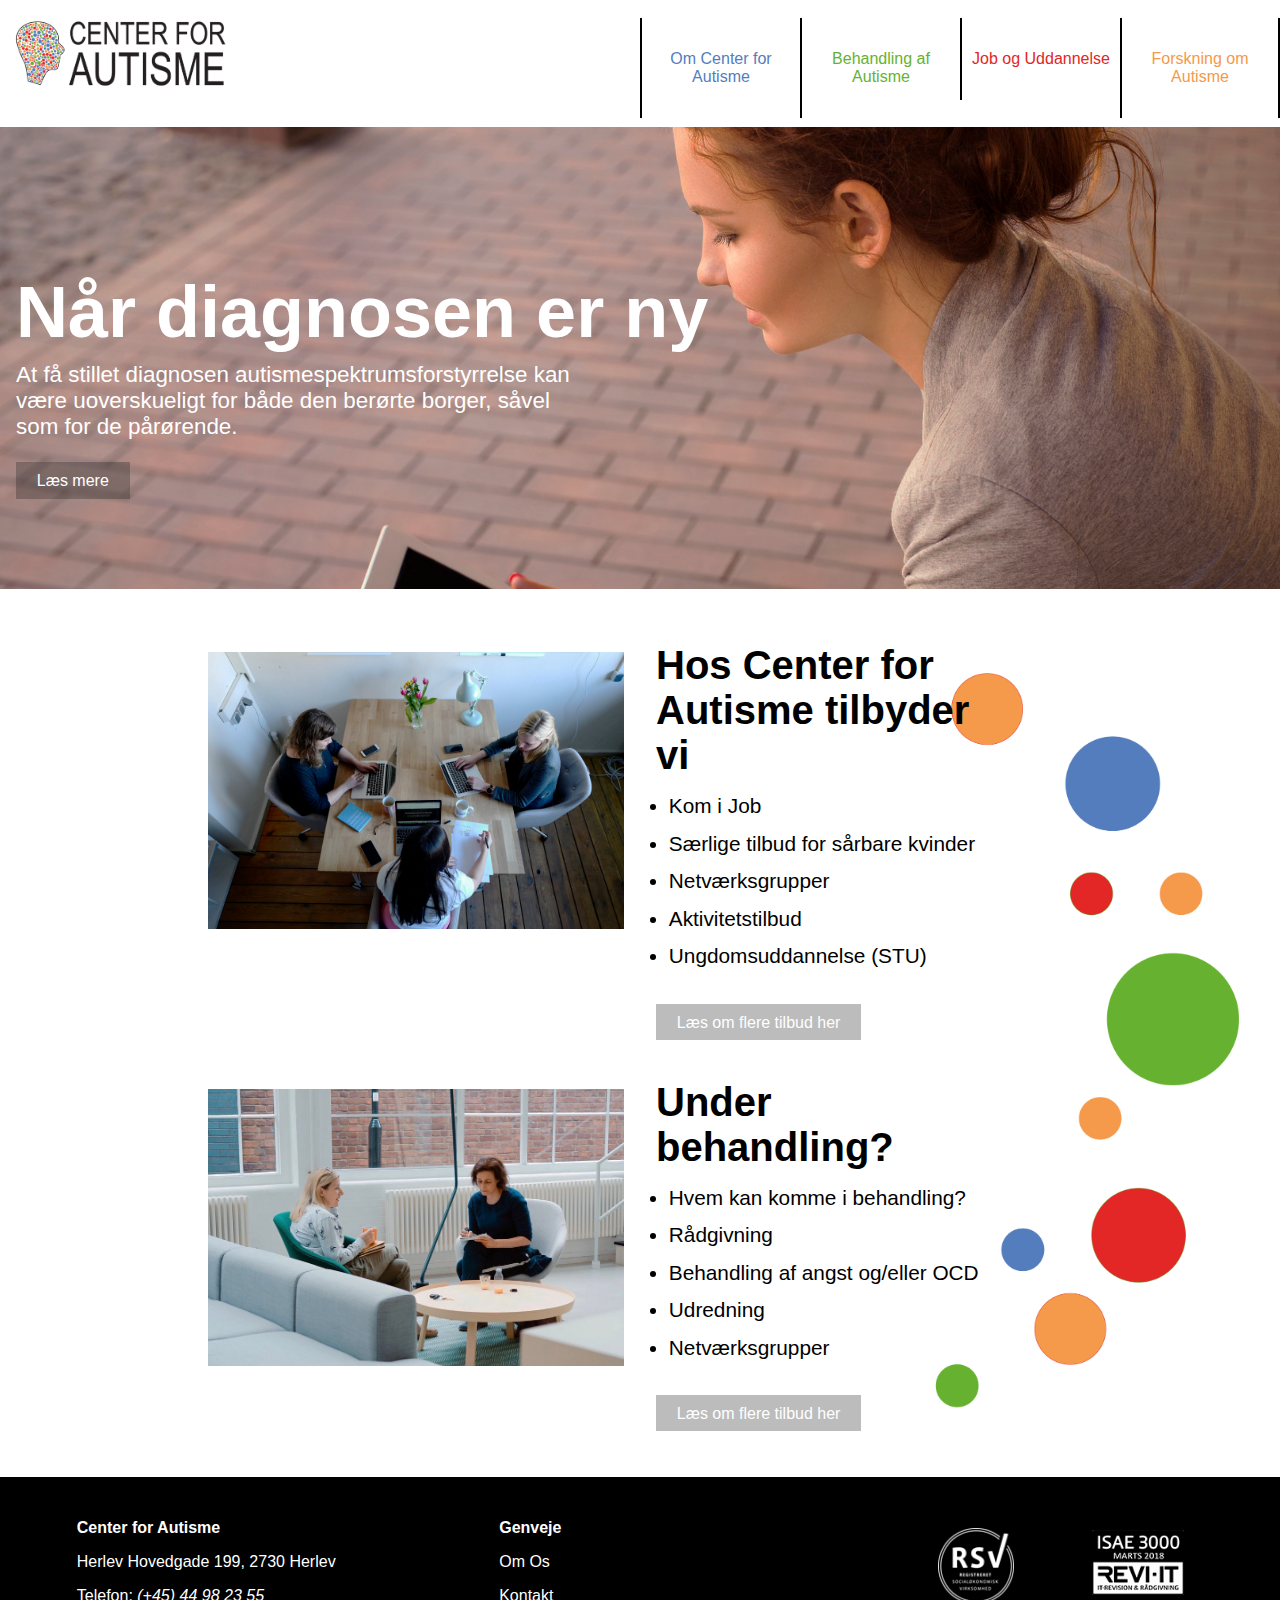
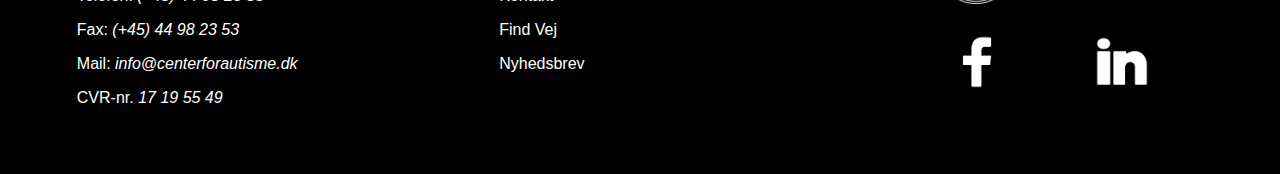
==== commit 17dcb15c: "Title's, Alt's and image on front" ====
--- a/index.html
+++ b/index.html
@@ -17,18 +17,18 @@
 				<section id="top">
 					<a href="index.html"><img src="img/logo.png" alt="Center for Autisme"></a>
 					<ul>
-						<li><a class="nav1" href="omos.html" title="Danny">Om Center for Autisme</a></li>
-						<li><a class="nav2" href="behandling.html">Behandling af Autisme</a></li>
-						<li><a class="nav3" href="job.html">Job og Uddannelse</a></li>
-						<li><a class="nav4" href="forskning.html">Forskning om Autisme</a></li>
+						<li><a class="nav1" href="omos.html" title="Om Center for Autisme">Om Center for Autisme</a></li>
+						<li><a class="nav2" href="behandling.html" title="Behandling af Autisme">Behandling af Autisme</a></li>
+						<li><a class="nav3" href="job.html" title="Job og Uddannelse">Job og Uddannelse</a></li>
+						<li><a class="nav4" href="forskning.html" title="Forskning om Autisme">Forskning om Autisme</a></li>
 					</ul>
 				</section>
 				<nav>
 					<ul>
-						<li><a class="nav1" href="omos.html">Om Center for Autisme</a></li>
-						<li><a class="nav2" href="behandling.html">Behandling af Autisme</a></li>
-						<li><a class="nav3" href="job.html">Job og Uddannelse</a></li>
-						<li><a class="nav4" href="forskning.html">Forskning om Autisme</a></li>
+						<li><a class="nav1" href="omos.html" title="Om Center for Autisme">Om Center for Autisme</a></li>
+						<li><a class="nav2" href="behandling.html" title="Behandling af Autisme">Behandling af Autisme</a></li>
+						<li><a class="nav3" href="job.html" title="Job og Uddannelse">Job og Uddannelse</a></li>
+						<li><a class="nav4" href="forskning.html" title="Forskning om Autisme">Forskning om Autisme</a></li>
 					</ul>
 				</nav>			
 			</header>
@@ -51,32 +51,32 @@
 				<article id="frontwrapper">
 					<section class="text1">
 						<article>
-							<img src="img/forside1.jpg" alt="test">
+							<img src="img/forside1.jpg" alt="Hos Center For Autisme Tilbyder Vi">
 						</article>
 						<article>
 							<h2>Hos Center for Autisme tilbyder vi</h2>
 							<ul>
-								<li><a href="#">Kom i Job</a></li>
-								<li><a href="#">Særlige tilbud for sårbare kvinder</a></li>
-								<li><a href="#">Netværksgrupper</a></li>
-								<li><a href="#">Aktivitetstilbud</a></li>
-								<li><a href="#">Ungdomsuddannelse (STU)</a></li>
+								<li><a href="job.html" title="Kom i Job">Kom i Job</a></li>
+								<li><a href="behandling.html" title="Særlige tilbud for sårbare kvinder">Særlige tilbud for sårbare kvinder</a></li>
+								<li><a href="behandling.html" title="Netværksgrupper">Netværksgrupper</a></li>
+								<li><a href="behandling.html" title="Aktivitetstilbud">Aktivitetstilbud</a></li>
+								<li><a href="job.html" title="Ungdomsuddannelse (STU)">Ungdomsuddannelse (STU)</a></li>
 							</ul>
 							<a href="#" class="btn">Læs om flere tilbud her</a>
 						</article>
 					</section>
 					<section class="text1">
 						<article>
-							<img src="img/forside2.jpg" alt="test">
+							<img src="img/forside2.jpg" alt="Under Behandling?">
 						</article>
 						<article>
 							<h2>Under behandling?</h2>
 							<ul>
-								<li><a href="#">Hvem kan komme i behandling?</a></li>
-								<li><a href="#">Rådgivning</a></li>
-								<li><a href="#">Behandling af angst og/eller OCD</a></li>
-								<li><a href="#">Udredning</a></li>
-								<li><a href="#">Netværksgrupper</a></li>
+								<li><a href="behandling.html" title="Hvem kan komme i behandling?">Hvem kan komme i behandling?</a></li>
+								<li><a href="behandling.html" title="Rådgivning">Rådgivning</a></li>
+								<li><a href="behandling.html" title="Behandling af angst og/eller OCD">Behandling af angst og/eller OCD</a></li>
+								<li><a href="behandling.html" title="Udredning">Udredning</a></li>
+								<li><a href="behandling.html" title="Netværksgrupper">Netværksgrupper</a></li>
 							</ul>
 							<a href="#" class="btn">Læs om flere tilbud her</a>
 						</article>
--- a/css/main.css
+++ b/css/main.css
@@ -169,10 +169,10 @@
 
 /* Front */
 #front {
-	background: url(..//img/front.jpg);
+	background-image: url(..//img/front-mobil.jpg);
 	background-size: cover;
 	background-position: center;
-	padding: 2% 1rem;
+	padding: 40% 1rem 5%;
 	display: flex;
 	flex-direction: column;
 	align-items: start;
@@ -180,13 +180,13 @@
 }
 
 #front h2 {
-	font-size: 4.5rem;
+	font-size: 3.4rem;
 	margin-bottom: 1vh;
 	color: var(--white);
 }
 
 #front p {
-	font-size: 1.3rem;
+	font-size: 1.4rem;
 	margin-top: 0;
 	margin-right: 0;
 	color: var(--white);
@@ -288,7 +288,7 @@
 	display: grid;
 	grid-template-columns: 1fr;
 	padding: 2%;
-	margin: 2% 3%;
+	margin: 2% 3% 0;
 	background-color: #EEEEEE;
 }
 
@@ -297,6 +297,10 @@
 	margin: 0;
 }
 
+.text3 p {
+	margin-right: 2%;
+}
+
 #h1-blue {
 	color: var(--blue);
 }
@@ -318,7 +322,7 @@
 	display: grid;
 	grid-template-columns: 1fr;
 	padding: 2%;
-	margin: 2% 3%;
+	margin: 0 3% 2%;
 	background-color: #EEEEEE;
 }
 
@@ -328,14 +332,60 @@
 
 .dropul {
 	display: none;
+	list-style-type: none;
 }
 
 .droph2 {
-	background-color: blue;
+	color: var(--white);
+	margin: 2.5% 0;
+	padding: 3%;
+	border-radius: 10px;
+	font-size: 1.4rem;
+}
+
+.dropBlue {
+	background-color: var(--blue);
+}
+
+.dropGreen {
+	background-color: var(--green);
+}
+
+.dropRed {
+	background-color: var(--red);
+}
+
+.dropOrange {
+	background-color: var(--orange);
 }
 
 .droph4 {
-	background-color: orange;
+	color: var(--black);
+	padding: 2.5% 4%;
+	margin: 5% 0 5% -12%;
+	border-radius: 5px;
+}
+
+.droph4Blue {
+	background-color: #a3bade;
+}
+
+.droph4Green {
+	background-color: #aae680;
+}
+
+.droph4Red {
+	background-color: #e76c6c;
+}
+
+.droptext {
+	width: 100%;
+	margin-left: -8%;
+}
+
+.dropNoUl {
+	margin-left: 3%;
+	width: 95%;
 }
 
 /* Footer */
@@ -524,11 +574,13 @@
 	}
 	
 	#front {
+		background-image: url(..//img/front.jpg);
 		padding: 7% 1rem;
 	}
 	
 	#front h2 {
 		font-size: 4.5rem;
+		margin-top: 6vh;
 	}
 	
 	#front p {
@@ -617,11 +669,39 @@
 		font-size: 3rem;
 	}
 	
+	.text3 p {
+		margin-right: 0;
+	}
+	
 	/* Drop Down */
 	.dropdown {
 		padding: 2%;
 		margin: 2% 10%;
-		background-color: #EEEEEE;
+	}
+	
+	.droph2 {
+		color: var(--white);
+		margin: 1.5% 0;
+		padding: 1%;
+		border-radius: 20px;
+		font-size: 1.5rem;
+	}
+	
+	.droph4 {
+		color: var(--black);
+		padding: 1%;
+		margin: 2% 4% 2% 0;
+		border-radius: 15px;
+	}
+	
+	.droptext {
+		width: 95%;
+		margin-left: 1%;
+	}
+
+	.dropNoUl {
+		margin-left: 4.5%;
+		width: 93%;
 	}
 	
 	/* Top Box */
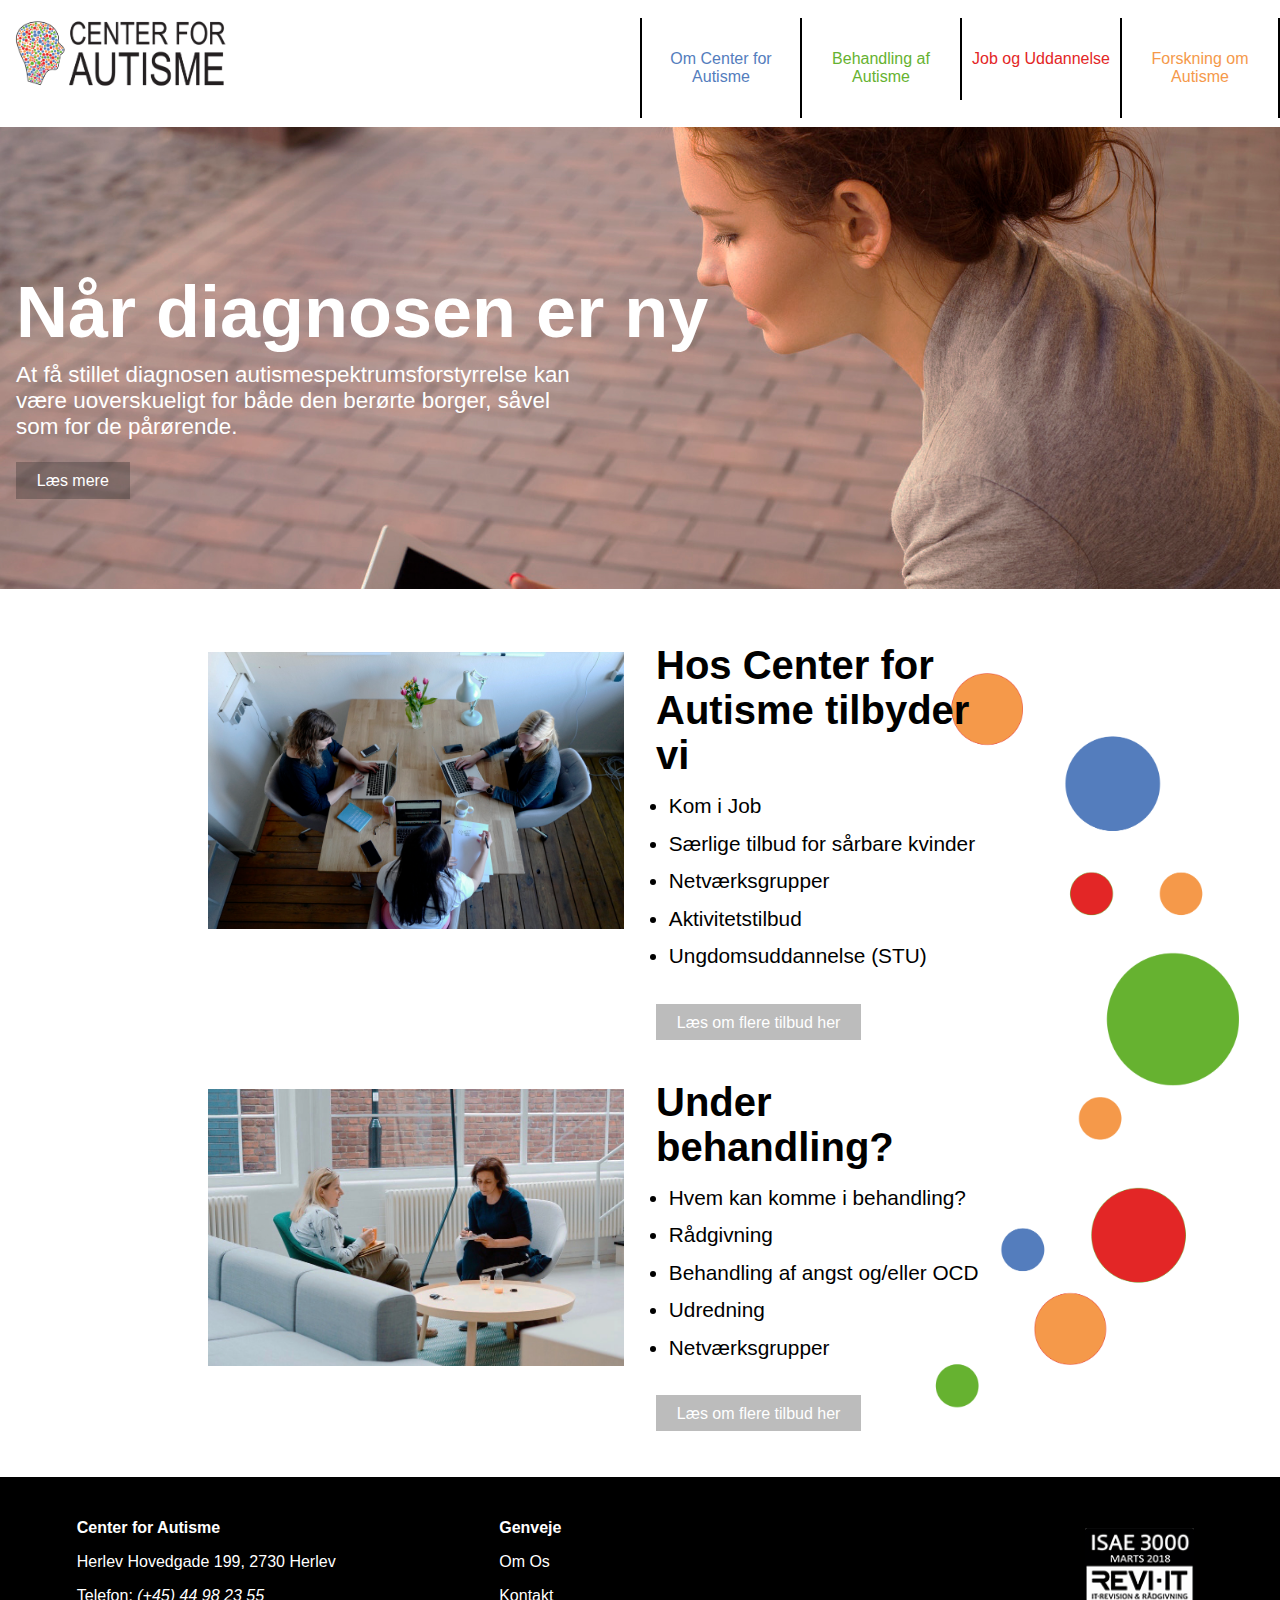
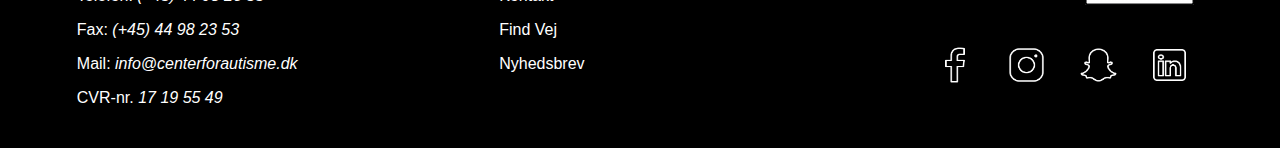
==== commit 26b82e1a: "Comments and footer update" ====
--- a/index.html
+++ b/index.html
@@ -11,9 +11,13 @@
 	<body>
 		<div id="wrapper">
 			<header>
+				
+<!-- Burger Menu for Mobile -->
 				<section id="burger">
 					<img src="img/burger.png" alt="Mobil Menu">
 				</section>
+				
+<!-- Navigation Desktop -->
 				<section id="top">
 					<a href="index.html"><img src="img/logo.png" alt="Center for Autisme"></a>
 					<ul>
@@ -23,6 +27,8 @@
 						<li><a class="nav4" href="forskning.html" title="Forskning om Autisme">Forskning om Autisme</a></li>
 					</ul>
 				</section>
+
+<!-- Navigation Mobile -->
 				<nav>
 					<ul>
 						<li><a class="nav1" href="omos.html" title="Om Center for Autisme">Om Center for Autisme</a></li>
@@ -34,7 +40,7 @@
 			</header>
 			
 			<main>
-<!-- Front -->
+<!-- Front Picture (index page) -->
 				<section id="container">
 					<article id="front">
 						<h2>Når diagnosen er ny</h2>
@@ -43,11 +49,7 @@
 					</article>
 				</section>
 				
-				<!-- <section class="b1">
-					<img src="img/smile.png" alt="test">
-				</section> -->
-				
-<!-- Text Section -->
+<!-- Front Page Section (text + picture) -->
 				<article id="frontwrapper">
 					<section class="text1">
 						<article>
@@ -83,10 +85,6 @@
 					</section>
 				</article>
 				
-				<!-- <section class="b2">
-					<img src="img/smile2.png" alt="test">
-				</section> -->
-				
 <!-- Footer -->
 				<footer>
 					<article id="footbox">
@@ -108,12 +106,13 @@
 					</article>
 					<article id="footbox2">
 						<section id="footsec1">
-							<a href="#"><img src="img/rsv-rgb-png-hvid.png" alt="Social Media Link"></a>
 							<a href="#"><img src="img/revi-it.png" alt="Social Media Link"></a>
 						</section>
 						<section id="footsec2">
-							<a href="#"><img src="img/fb.png" alt="Social Media Link"></a>
-							<a href="#"><img src="img/in.png" alt="Social Media Link"></a>
+							<a href="#"><img src="img/fb.png" alt="Social Media Link Facebook"></a>
+							<a href="#"><img src="img/ig.png" alt="Social Media Link Instagram"></a>
+							<a href="#"><img src="img/snap.png" alt="Social Media Link Snapchat"></a>
+							<a href="#"><img src="img/in.png" alt="Social Media Link Linkedin"></a>
 						</section>
 					</article>
 				</footer>
--- a/css/main.css
+++ b/css/main.css
@@ -64,7 +64,7 @@
 	height: auto;
 }
 
-/* Top */
+/* Navigation Desktop (Ul display none for mobile) */
 #top {
 	display: grid;
 	grid-template-columns: 1fr 2fr;
@@ -95,7 +95,7 @@
 	border-left: 2px solid black;
 }
 
-/* Navigation */
+/* Navigation Mobil */
 nav ul {
 	display: none;
 	grid-template-columns: 1fr;
@@ -117,10 +117,6 @@
 	padding: 0.7rem 0;
 }
 
-/*nav li a:hover {
-	color: var(--black);
-}*/
-
 .nav1 {
 	color: var(--blue);
 }
@@ -167,7 +163,7 @@
 	grid-template-columns: 1fr;
 }
 
-/* Front */
+/* Front Picture (index page) */
 #front {
 	background-image: url(..//img/front-mobil.jpg);
 	background-size: cover;
@@ -192,12 +188,12 @@
 	color: var(--white);
 }
 
-/* Front Wrapper */
+/* Front Page Wrapper */
 #frontwrapper {
 	margin: 15% 0
 }
 
-/* Text */
+/* Front Page Section */
 .text1 {
 	display: grid;
 	grid-template-columns: 1fr;
@@ -228,7 +224,7 @@
 	text-decoration: underline;
 }
 
-/* Text 2 */
+/* Text Section (kontakt + nyhed) */
 .text2 {
 	display: grid;
 	grid-template-columns: 1fr;
@@ -283,7 +279,7 @@
 	background-color: #DDDDDD;
 }
 
-/* Text 3 */
+/* Text Section (omos + behandling + job + forskning) */
 .text3 {
 	display: grid;
 	grid-template-columns: 1fr;
@@ -298,7 +294,7 @@
 }
 
 .text3 p {
-	margin-right: 2%;
+	margin-right: 0;
 }
 
 #h1-blue {
@@ -317,13 +313,17 @@
 	color: var(--orange);
 }
 
-/* Drop Down */
+/* Drop Down Section */
 .dropdown {
 	display: grid;
 	grid-template-columns: 1fr;
 	padding: 2%;
 	margin: 0 3% 2%;
 	background-color: #EEEEEE;
+}
+
+.dropdown article {
+	min-width: 100%;
 }
 
 .dropdown p {
@@ -393,7 +393,7 @@
 	background-color: var(--black);
 	color: var(--white);
 	text-align: center;
-	padding: 1% 10% 20%;
+	padding: 1% 10% 10%;
 	display: grid;
 	grid-template-columns: 1fr;
 }
@@ -430,23 +430,24 @@
 	
 #footsec1 {
 	display: grid;
-	grid-template-columns: 1fr 1.2fr;
-	grid-gap: 15%;
+	grid-template-columns: 1fr;
 }	
 
 #footsec2 {
 	display: grid;
-	grid-template-columns: 1fr 1fr;
-	grid-gap: 30%;
+	grid-template-columns: repeat(4, 1fr);
+	grid-gap: 10%;
+	margin: 0 5%;
 }
 
 #footsec1 img {
-	width: 60%;
+	max-width: 100%;
 	height: auto;
+	margin: 10% 5%;
 }
 
 #footsec2 img {
-	width: 50%;
+	width: 100%;
 	height: auto;
 	margin: 0;
 }
@@ -503,7 +504,7 @@
 		display: none;
 	}
 	
-	/* Top */
+	/* Navigation Desktop */
 	#top {
 		grid-gap: 25%;
 		margin-bottom: 0;
@@ -523,24 +524,20 @@
 		text-align: center;
 	}
 	
-	/* Navigation */
-	nav {
-		display: none;
-	}
-	nav ul {
-		display: grid;
-		grid-template-columns: repeat(4, 1fr);
-	}
-	
-	nav li {
-		border-bottom: none;
-	}
-	
 	.nav4 {
 		color: var(--orange);
 		border-right: 2px solid black;
 	}
 	
+	/* Navigation Mobile */
+	nav {
+		display: none;
+	}
+	
+	nav li {
+		border-bottom: none;
+	}
+	
 	/* Navigation Menu */
 	#menu1 ul {
 		display: grid;
@@ -573,6 +570,7 @@
 		grid-template-columns: 1fr;
 	}
 	
+	/* Front Picture (index page) */
 	#front {
 		background-image: url(..//img/front.jpg);
 		padding: 7% 1rem;
@@ -587,6 +585,7 @@
 		margin-right: 55%;
 	}
 	
+	/* Front Page Wrapper */
 	#frontwrapper {
 		background-image: url(..//img/smile.png);
 		background-repeat: no-repeat;
@@ -595,6 +594,7 @@
 		margin: 3% 0;
 	}
 	
+	/* Front Page Section */
 	.text1 {
 		grid-template-columns: 1fr 1fr;
 		margin: 0 15% 2%;
@@ -616,6 +616,7 @@
 		padding: 0 0 0 1vw;
 	}
 	
+	/* Text Section (kontakt + nyhed) */
 	.text2 {
 		grid-template-columns: repeat(2, 1fr);
 		grid-gap: 4%;
@@ -655,6 +656,7 @@
 		padding: 0 20vw 0 0;
 	}
 	
+	/* Text Section (omos + behandling + job + forskning) */
 	.text3 {
 		padding: 2%;
 		margin: 2% 10%;
@@ -670,10 +672,10 @@
 	}
 	
 	.text3 p {
-		margin-right: 0;
-	}
-	
-	/* Drop Down */
+		margin-right: 8%;
+	}
+	
+	/* Drop Down Section */
 	.dropdown {
 		padding: 2%;
 		margin: 2% 10%;
@@ -704,16 +706,11 @@
 		width: 93%;
 	}
 	
-	/* Top Box */
-	.top-box {
-		display: grid;
-	}
-	
 	/* Footer */
 	footer {
 		grid-template-columns: 3fr 1fr;
 		text-align: left;
-		padding: 2% 6% 4%;
+		padding: 2% 6%;
 	}
 	
 	#footbox {
@@ -735,25 +732,21 @@
 	
 	#footsec2 {
 		display: grid;
-		grid-template-columns: 1fr 1fr;
-		grid-gap: 15%;	
-		margin-left: 10%;
+		grid-template-columns: repeat(4, 1fr);
+		grid-gap: 13%;
 	}
 	
 	#footsec1 img {
-		width: 70%;
+		width: 100%;
 		height: auto;
+		margin-left: 150%;
 	}
 	
 	#footsec2 img {
-		width: 50%;
+		width: 100%;
 		height: auto;
-		margin: 0;
-	}
-	
-	footer img {
-		margin: 10% 15%;
-	}
-	
-}
-
+		margin: 15% 0 0;
+	}
+	
+}
+
